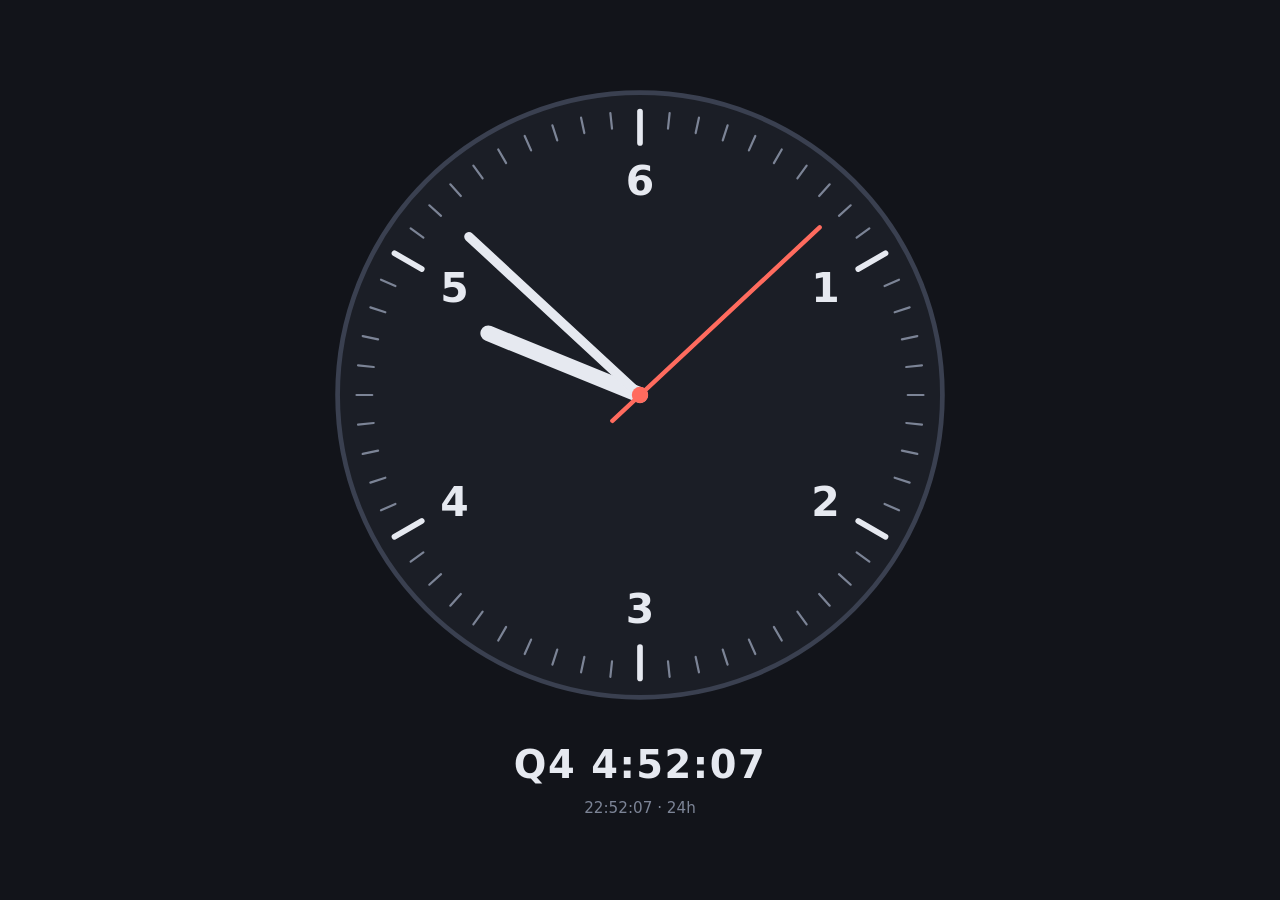
==== 6hr/index.html @ a4e03337 "[6hr] add six hour clock" ====
<!DOCTYPE html>
<html lang="en">
<head>
<meta charset="utf-8">
<meta name="viewport" content="width=device-width, initial-scale=1">
<title>Six-Hour Clock</title>
<style>
  :root {
    --bg: #12141a;
    --face: #1b1e26;
    --rim: #3a4050;
    --ink: #e6e9f0;
    --dim: #7c8496;
    --accent: #ff6b5e;
  }
  * { box-sizing: border-box; }
  html, body {
    height: 100%;
    margin: 0;
  }
  body {
    background: var(--bg);
    color: var(--ink);
    font-family: ui-sans-serif, system-ui, -apple-system, "Segoe UI", Roboto, sans-serif;
    display: flex;
    flex-direction: column;
    align-items: center;
    justify-content: center;
    gap: 1.5rem;
  }
  svg {
    width: min(80vw, 70vh);
    height: auto;
    display: block;
  }
  .face { fill: var(--face); stroke: var(--rim); stroke-width: 1.5; }
  .tick { stroke: var(--dim); stroke-width: 0.7; stroke-linecap: round; }
  .tick.major { stroke: var(--ink); stroke-width: 1.8; }
  .numeral {
    fill: var(--ink);
    font-size: 13px;
    font-weight: 600;
    text-anchor: middle;
    dominant-baseline: central;
  }
  .hand { stroke-linecap: round; }
  #hour   { stroke: var(--ink); stroke-width: 5; }
  #minute { stroke: var(--ink); stroke-width: 3; }
  #second { stroke: var(--accent); stroke-width: 1.4; }
  .pin { fill: var(--accent); }
  #readout {
    text-align: center;
    line-height: 1.6;
  }
  #cycle {
    font-size: clamp(1.6rem, 5vw, 2.4rem);
    font-weight: 600;
    font-variant-numeric: tabular-nums;
    letter-spacing: 0.04em;
  }
  #wall {
    font-size: 0.95rem;
    color: var(--dim);
    font-variant-numeric: tabular-nums;
  }
</style>
</head>
<body>

<svg viewBox="0 0 200 200" role="img" aria-label="Six-hour analog clock">
  <circle class="face" cx="100" cy="100" r="96"/>
  <g id="ticks"></g>
  <g id="numerals"></g>
  <line class="hand" id="hour"   x1="100" y1="100" x2="100" y2="48"/>
  <line class="hand" id="minute" x1="100" y1="100" x2="100" y2="26"/>
  <line class="hand" id="second" x1="100" y1="112" x2="100" y2="22"/>
  <circle class="pin" cx="100" cy="100" r="2.6"/>
</svg>

<div id="readout">
  <div id="cycle">–</div>
  <div id="wall">–</div>
</div>

<script>
const SVG_NS = 'http://www.w3.org/2000/svg';
const CX = 100, CY = 100;

// Point at `deg` clockwise from straight up, `r` from the centre.
function polar(deg, r) {
  const rad = deg * Math.PI / 180;
  return { x: CX + r * Math.sin(rad), y: CY - r * Math.cos(rad) };
}

// 60 minute ticks; every 10th lines up with a numeral and is drawn heavy.
const ticks = document.getElementById('ticks');
for (let i = 0; i < 60; i++) {
  const major = i % 10 === 0;
  const deg = i * 6;
  const outer = polar(deg, 90);
  const inner = polar(deg, major ? 80 : 85);
  const line = document.createElementNS(SVG_NS, 'line');
  line.setAttribute('class', major ? 'tick major' : 'tick');
  line.setAttribute('x1', outer.x.toFixed(3));
  line.setAttribute('y1', outer.y.toFixed(3));
  line.setAttribute('x2', inner.x.toFixed(3));
  line.setAttribute('y2', inner.y.toFixed(3));
  ticks.appendChild(line);
}

// 6 sits at the top (360° ≡ 0°), then 1..5 clockwise at 60° apart.
const numerals = document.getElementById('numerals');
for (let n = 1; n <= 6; n++) {
  const p = polar(n * 60, 68);
  const text = document.createElementNS(SVG_NS, 'text');
  text.setAttribute('class', 'numeral');
  text.setAttribute('x', p.x.toFixed(3));
  text.setAttribute('y', p.y.toFixed(3));
  text.textContent = String(n);
  numerals.appendChild(text);
}

const hourHand = document.getElementById('hour');
const minuteHand = document.getElementById('minute');
const secondHand = document.getElementById('second');
const cycleOut = document.getElementById('cycle');
const wallOut = document.getElementById('wall');

const pad = v => String(v).padStart(2, '0');

function rotate(el, deg) {
  el.setAttribute('transform', `rotate(${deg.toFixed(3)} ${CX} ${CY})`);
}

function render(now) {
  const h = now.getHours();
  const m = now.getMinutes();
  const s = now.getSeconds() + now.getMilliseconds() / 1000;

  const h6 = h % 6;                                  // 0..5, shown as 6 when 0
  rotate(hourHand, (h6 + m / 60 + s / 3600) * 60);   // one revolution per 6 hours
  rotate(minuteHand, (m + s / 60) * 6);
  rotate(secondHand, s * 6);

  const quarter = Math.floor(h / 6) + 1;             // 1..4
  const displayHour = h6 === 0 ? 6 : h6;
  cycleOut.textContent = `Q${quarter} ${displayHour}:${pad(m)}:${pad(now.getSeconds())}`;
  wallOut.textContent = `${pad(h)}:${pad(m)}:${pad(now.getSeconds())} · 24h`;
}

function frame() {
  render(new Date());
  requestAnimationFrame(frame);
}
frame();
</script>

</body>
</html>
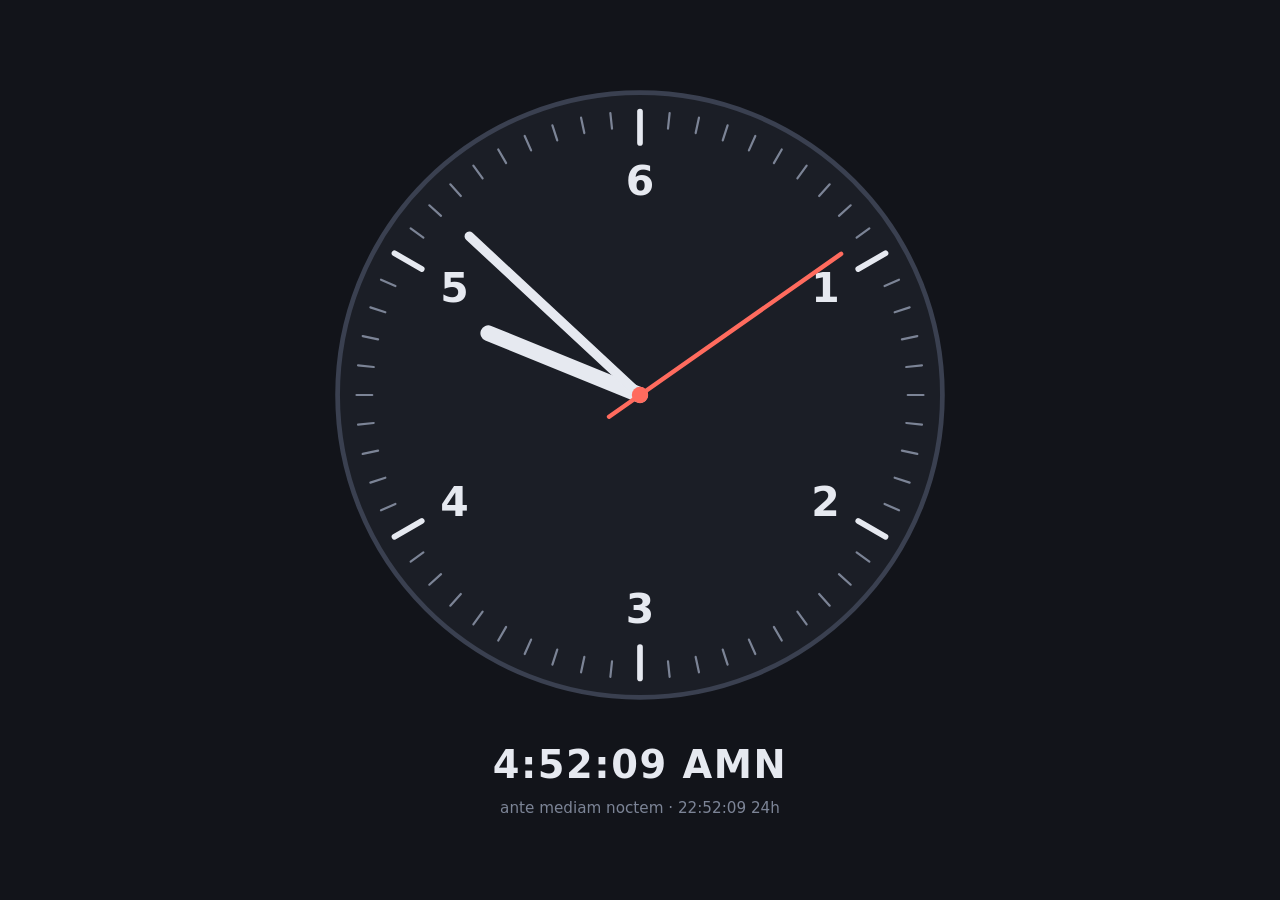
==== commit bca0eab4: "[6hr] adds am/pm/amn/pmn" ====
--- a/6hr/index.html
+++ b/6hr/index.html
@@ -120,6 +120,14 @@
   numerals.appendChild(text);
 }
 
+// Each 6-hour cycle gets its own meridiem-style designation.
+const PERIODS = [
+  { abbr: 'PMN', full: 'post mediam noctem' },  // 00:00–06:00
+  { abbr: 'AM',  full: 'ante meridiem' },       // 06:00–12:00
+  { abbr: 'PM',  full: 'post meridiem' },       // 12:00–18:00
+  { abbr: 'AMN', full: 'ante mediam noctem' },  // 18:00–24:00
+];
+
 const hourHand = document.getElementById('hour');
 const minuteHand = document.getElementById('minute');
 const secondHand = document.getElementById('second');
@@ -142,10 +150,10 @@
   rotate(minuteHand, (m + s / 60) * 6);
   rotate(secondHand, s * 6);
 
-  const quarter = Math.floor(h / 6) + 1;             // 1..4
+  const period = PERIODS[Math.floor(h / 6)];
   const displayHour = h6 === 0 ? 6 : h6;
-  cycleOut.textContent = `Q${quarter} ${displayHour}:${pad(m)}:${pad(now.getSeconds())}`;
-  wallOut.textContent = `${pad(h)}:${pad(m)}:${pad(now.getSeconds())} · 24h`;
+  cycleOut.textContent = `${displayHour}:${pad(m)}:${pad(now.getSeconds())} ${period.abbr}`;
+  wallOut.textContent = `${period.full} · ${pad(h)}:${pad(m)}:${pad(now.getSeconds())} 24h`;
 }
 
 function frame() {
